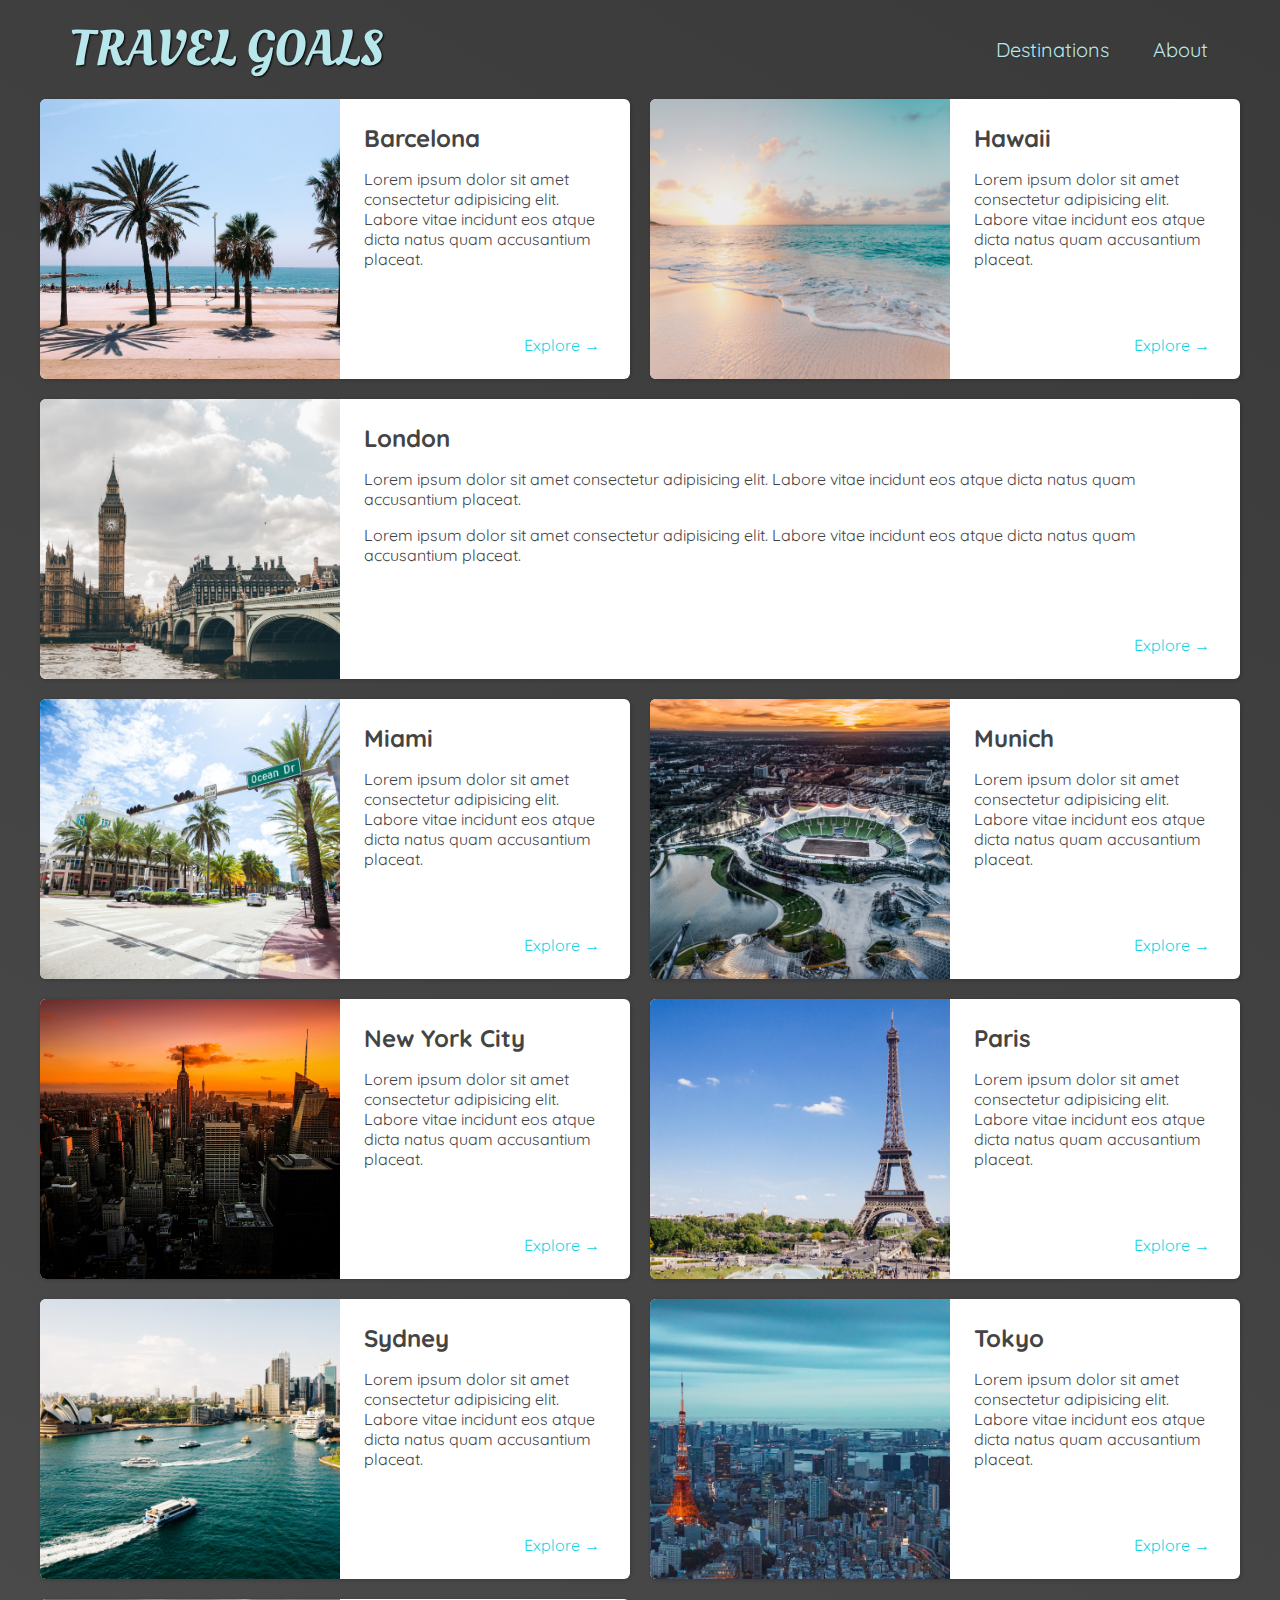
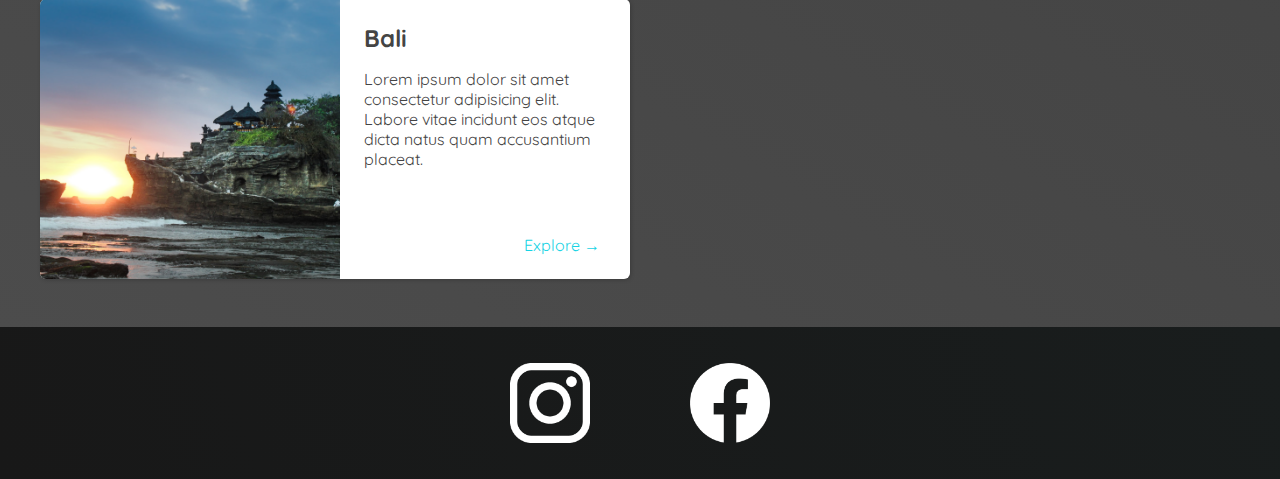
==== places.html @ 8f6e4e57 "Layout: Setup" ====
<!DOCTYPE html>
<html lang="en">
  <head>
    <meta charset="UTF-8" />
    <link
      href="https://fonts.googleapis.com/css2?family=Raleway:wght@700&family=Oleo+Script:wght@700&family=Quicksand:wght@300;500&display=swap"
      rel="stylesheet"
    />
    <link rel="stylesheet" href="shared.css" />
    <link rel="stylesheet" href="places.css" />
    <title>Travel Goals</title>
  </head>
  <body>
    <header>
      <div id="page-logo">
        <a href="/index.html">Travel Goals</a>
      </div>
      <nav>
        <ul>
          <li><a href="/places.html">Destinations</a></li>
          <li><a href="">About</a></li>
        </ul>
      </nav>
    </header>
    <main>
      <ul>
        <li>
          <img src="images/places/barcelona.jpg" alt="City of Barcelona" />
          <div class="item-content">
            <div>
              <h2>Barcelona</h2>
              <p>
                Lorem ipsum dolor sit amet consectetur adipisicing elit. Labore
                vitae incidunt eos atque dicta natus quam accusantium placeat.
              </p>
            </div>
            <div class="actions">
              <a href="https://en.wikipedia.org/wiki/Barcelona">Explore &#x2192</a>
            </div>
          </div>
        </li>
        <li>
          <img src="images/places/hawaii.jpg" alt="Hawaii beach" />
          <div class="item-content">
            <div>
              <h2>Hawaii</h2>
              <p>
                Lorem ipsum dolor sit amet consectetur adipisicing elit. Labore
                vitae incidunt eos atque dicta natus quam accusantium placeat.
              </p>
            </div>
            <div class="actions">
              <a href="https://en.wikipedia.org/wiki/Hawaii">Explore &#x2192</a>
            </div>
          </div>
        </li>
        <li>
          <img src="images/places/london.jpg" alt="London city" />
          <div class="item-content">
            <div>
              <h2>London</h2>
              <p>
                Lorem ipsum dolor sit amet consectetur adipisicing elit. Labore
                vitae incidunt eos atque dicta natus quam accusantium placeat.
              </p>
              <p>
                Lorem ipsum dolor sit amet consectetur adipisicing elit. Labore
                vitae incidunt eos atque dicta natus quam accusantium placeat.
              </p>
            </div>
            <div class="actions">
              <a href="https://en.wikipedia.org/wiki/London">Explore &#x2192</a>
            </div>
          </div>
        </li>
        <li>
          <img src="images/places/miami.jpg" alt="Miami streets" />
          <div class="item-content">
            <div>
              <h2>Miami</h2>
              <p>
                Lorem ipsum dolor sit amet consectetur adipisicing elit. Labore
                vitae incidunt eos atque dicta natus quam accusantium placeat.
              </p>
            </div>
            <div class="actions">
              <a href="https://en.wikipedia.org/wiki/Miami">Explore &#x2192</a>
            </div>
          </div>
        </li>
        <li>
          <img src="images/places/munich.jpg" alt="Munich football stadium" />
          <div class="item-content">
            <div>
              <h2>Munich</h2>
              <p>
                Lorem ipsum dolor sit amet consectetur adipisicing elit. Labore
                vitae incidunt eos atque dicta natus quam accusantium placeat.
              </p>
            </div>
            <div class="actions">
              <a href="https://en.wikipedia.org/wiki/Munich">Explore &#x2192</a>
            </div>
          </div>
        </li>
        <li>
          <img src="images/places/new-york-city.jpg" alt="New York City skyline" />
          <div class="item-content">
            <div>
              <h2>New York City</h2>
              <p>
                Lorem ipsum dolor sit amet consectetur adipisicing elit. Labore
                vitae incidunt eos atque dicta natus quam accusantium placeat.
              </p>
            </div>
            <div class="actions">
              <a href="https://en.wikipedia.org/wiki/New_York_City"
                >Explore &#x2192</a
              >
            </div>
          </div>
        </li>
        <li>
          <img src="images/places/paris.jpg" alt="Paris city" />
          <div class="item-content">
            <div>
              <h2>Paris</h2>
              <p>
                Lorem ipsum dolor sit amet consectetur adipisicing elit. Labore
                vitae incidunt eos atque dicta natus quam accusantium placeat.
              </p>
            </div>
            <div class="actions">
              <a href="https://en.wikipedia.org/wiki/Paris">Explore &#x2192</a>
            </div>
          </div>
        </li>
        <li>
          <img src="images/places/sydney.jpg" alt="Sydney beach" />
          <div class="item-content">
            <div>
              <h2>Sydney</h2>
              <p>
                Lorem ipsum dolor sit amet consectetur adipisicing elit. Labore
                vitae incidunt eos atque dicta natus quam accusantium placeat.
              </p>
            </div>
            <div class="actions">
              <a href="https://en.wikipedia.org/wiki/Sydney">Explore &#x2192</a>
            </div>
          </div>
        </li>
        <li>
          <img src="images/places/tokyo.jpg" alt="Tokyo skyline" />
          <div class="item-content">
            <div>
              <h2>Tokyo</h2>
              <p>
                Lorem ipsum dolor sit amet consectetur adipisicing elit. Labore
                vitae incidunt eos atque dicta natus quam accusantium placeat.
              </p>
            </div>
            <div class="actions">
              <a href="https://en.wikipedia.org/wiki/Tokyo">Explore &#x2192</a>
            </div>
          </div>
        </li>
        <li>
          <img src="images/places/bali.jpg" alt="Bali beach" />
          <div class="item-content">
            <div>
              <h2>Bali</h2>
              <p>
                Lorem ipsum dolor sit amet consectetur adipisicing elit. Labore
                vitae incidunt eos atque dicta natus quam accusantium placeat.
              </p>
            </div>
            <div class="actions">
              <a href="https://en.wikipedia.org/wiki/Bali">Explore &#x2192</a>
            </div>
          </div>
        </li>
      </ul>
    </main>
    <footer>
      <ul>
        <li>
          <a href="https://www.instagram.com">
            <img src="images/icons/insta.png" alt="Instagram logo"
          /></a>
        </li>
        <li>
          <a href="https://www.facebook.com">
            <img src="images/icons/facebook.png" alt="Facebook logo"
          /></a>
        </li>
      </ul>
    </footer>
  </body>
</html>
---- shared.css ----
body {
  font-family: "Quicksand", sans-serif;
  margin: 0;
}

ul {
  list-style: none;
  margin: 0;
  padding: 0;
}

header {
  display: flex;
  justify-content: space-between;
  align-items: center;
  padding: 15px 60px;
  position: absolute;
  width: 100%;
  top: 0;
  left: 0;
  box-sizing: border-box;
}

#page-logo a {
  padding: 10px;
  font-family: "Oleo Script", sans-serif;
  color: rgb(245, 243, 160);
  font-size: 50px;
  text-decoration: none;
  text-transform: uppercase;
  text-shadow: 1px 1px 2px rgb(0, 0, 0);
}

header ul {
  display: flex;
}

header li {
  margin-left: 20px;
}

header a {
  color: rgb(255, 251, 0);
  text-decoration: none;
  font-size: 20px;
  padding: 12px;
  text-shadow: 1px 1px 2px rgba(0, 0, 0, 0.2);
  border-radius: 6px;
}

header nav a:hover {
  color: rgb(77, 77, 77);
  background-color: rgb(255, 251, 0);
}

footer {
  background: linear-gradient(70deg, rgb(24, 24,24), rgb(25, 29, 29));
  padding: 36px 0;
}

footer ul {
  display: flex;
  justify-content: center;
  /* padding: 40px; */
}

footer li {
  width: 80px;
  height: 80px;
  margin: 0 50px;
}

footer img {
  width: 100%;
  height: 100%;
}
---- places.css ----
body {
  background: linear-gradient(30deg, rgb(77, 77, 77), rgb(58, 58, 58));
  color: rgb(68, 68, 68);
}

#page-logo a {
  color: rgb(183, 230, 235);
}

header {
  position: static;
}

header a {
  color: rgb(183, 230, 235);
}

header nav a:hover {
  background-color: rgb(183, 230, 235);
  color: rgb(59, 59, 59);
}

main ul {
  width: 1200px;
  margin: 0 auto 48px auto;
  display: grid;
  grid-template-columns: 1fr 1fr;
  gap: 20px 20px;
}

li:nth-of-type(3) {
  grid-column: 1 / span 2;
}

main li {
  display: flex;
  background-color: white;
  box-shadow: 1px 1px 4px rgba(0, 0, 0, 0.2);
  border-radius: 6px;
  overflow: hidden;
}

main li img {
  width: 300px;
  height: 280px;
  object-fit: cover;
}

.item-content {
  padding: 24px;
  display: flex;
  flex-direction: column;
  justify-content: space-between;
}

.item-content h2 {
  margin: 0;
}

.actions {
  text-align: right;
}

.actions a {
  text-decoration: none;
  padding: 6px;
  color: rgb(22, 211, 228);
  border-radius: 5px;
}

.actions a:hover {
  background-color: rgb(235, 253, 255);
}
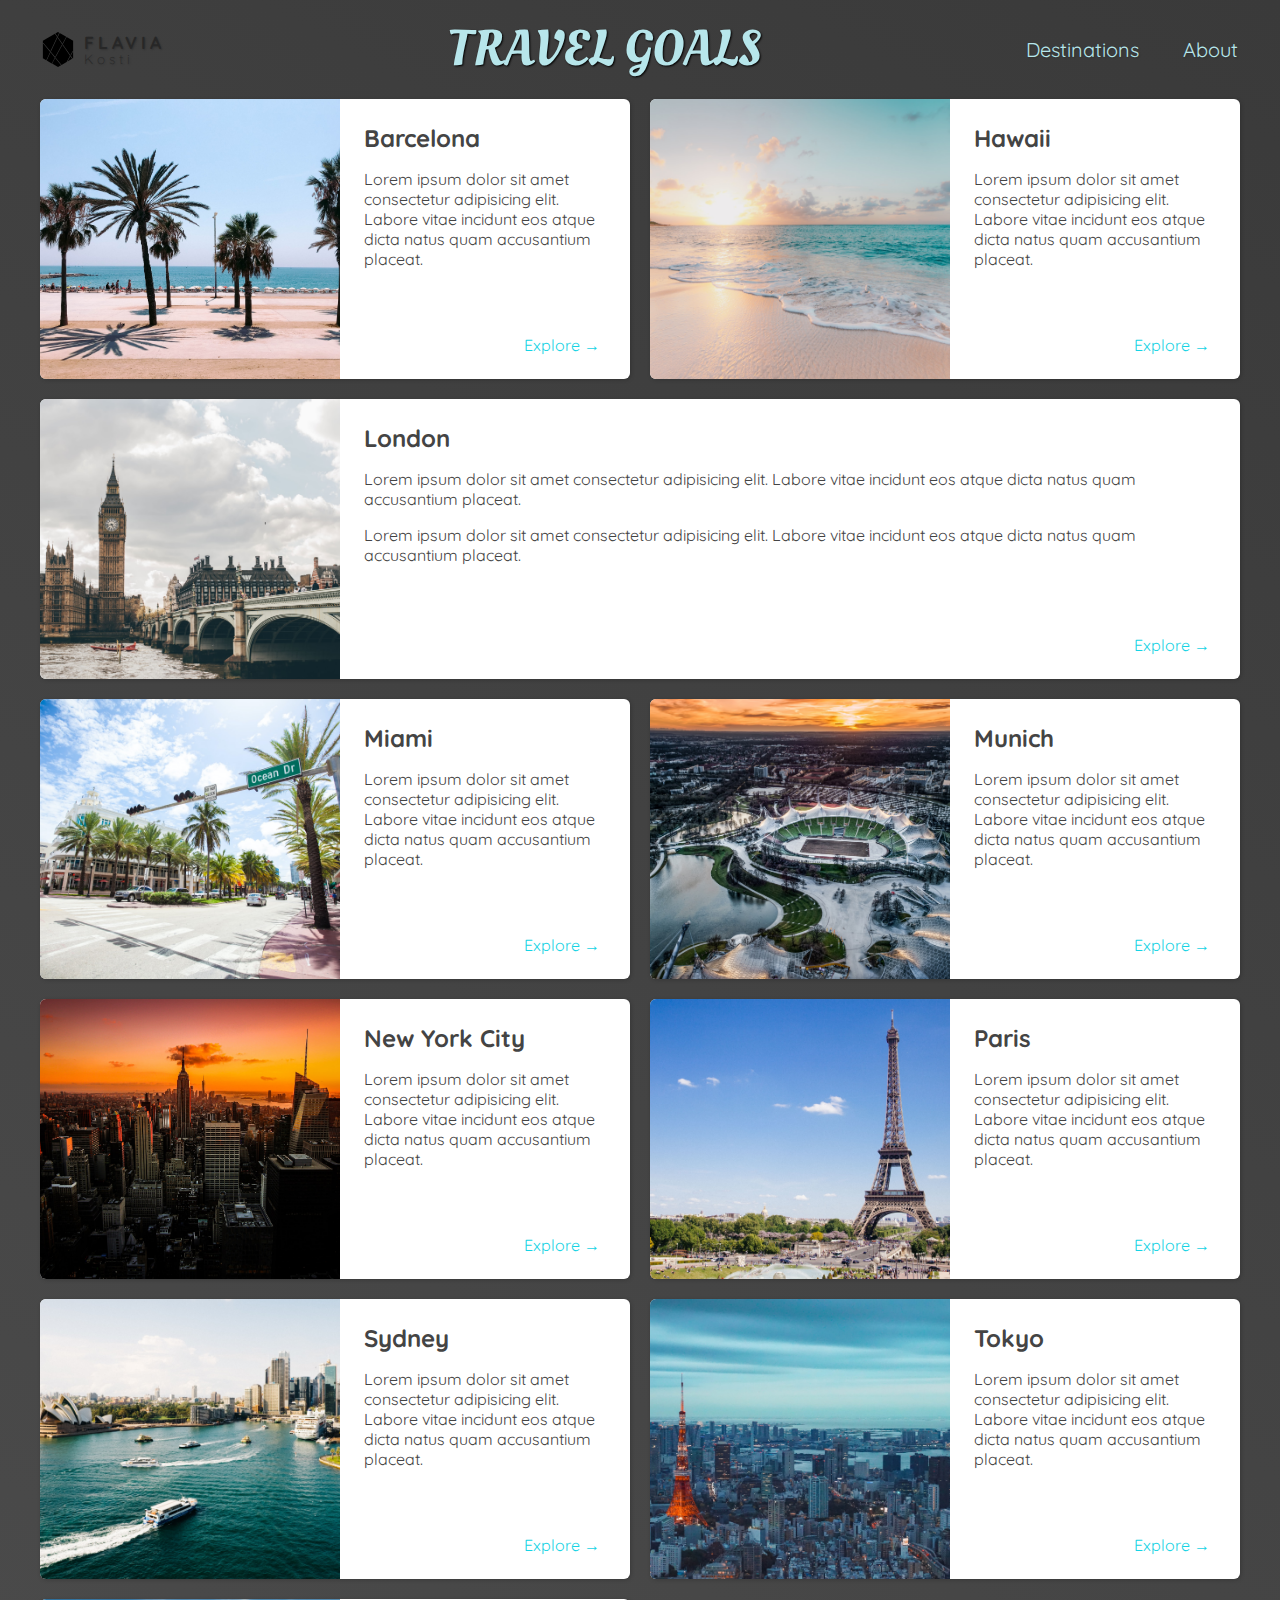
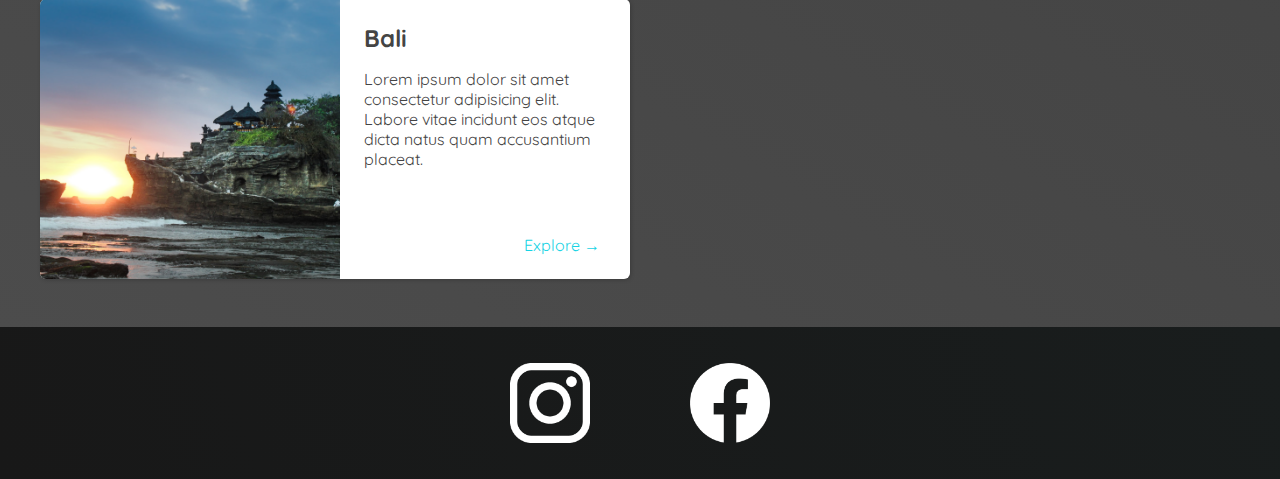
==== commit f25eba56: "Layout: Logo" ====
--- a/places.html
+++ b/places.html
@@ -1,200 +1,205 @@
 <!DOCTYPE html>
 <html lang="en">
-  <head>
-    <meta charset="UTF-8" />
-    <link
-      href="https://fonts.googleapis.com/css2?family=Raleway:wght@700&family=Oleo+Script:wght@700&family=Quicksand:wght@300;500&display=swap"
-      rel="stylesheet"
-    />
-    <link rel="stylesheet" href="shared.css" />
-    <link rel="stylesheet" href="places.css" />
-    <title>Travel Goals</title>
-  </head>
-  <body>
-    <header>
-      <div id="page-logo">
-        <a href="/index.html">Travel Goals</a>
+
+<head>
+  <meta charset="UTF-8" />
+  <link
+    href="https://fonts.googleapis.com/css2?family=Raleway:wght@700&family=Oleo+Script:wght@700&family=Quicksand:wght@300;500&display=swap"
+    rel="stylesheet" />
+  <link rel="stylesheet" href="shared.css" />
+  <link rel="stylesheet" href="places.css" />
+  <title>Travel Goals</title>
+</head>
+
+<body>
+  <header>
+    <a class="logo" href="https://all-projects-portfolio.web.app/" target="_blank">
+      <img class="logo-img" src="./images/logo.svg" />
+      <div class="logo-txt">
+        <h1>FLAVIA</h1>
+        <span>Kosti</span>
       </div>
-      <nav>
-        <ul>
-          <li><a href="/places.html">Destinations</a></li>
-          <li><a href="">About</a></li>
-        </ul>
-      </nav>
-    </header>
-    <main>
+    </a>
+    <div id="page-logo">
+      <a href="/index.html">Travel Goals</a>
+    </div>
+    <nav>
       <ul>
-        <li>
-          <img src="images/places/barcelona.jpg" alt="City of Barcelona" />
-          <div class="item-content">
-            <div>
-              <h2>Barcelona</h2>
-              <p>
-                Lorem ipsum dolor sit amet consectetur adipisicing elit. Labore
-                vitae incidunt eos atque dicta natus quam accusantium placeat.
-              </p>
-            </div>
-            <div class="actions">
-              <a href="https://en.wikipedia.org/wiki/Barcelona">Explore &#x2192</a>
-            </div>
-          </div>
-        </li>
-        <li>
-          <img src="images/places/hawaii.jpg" alt="Hawaii beach" />
-          <div class="item-content">
-            <div>
-              <h2>Hawaii</h2>
-              <p>
-                Lorem ipsum dolor sit amet consectetur adipisicing elit. Labore
-                vitae incidunt eos atque dicta natus quam accusantium placeat.
-              </p>
-            </div>
-            <div class="actions">
-              <a href="https://en.wikipedia.org/wiki/Hawaii">Explore &#x2192</a>
-            </div>
-          </div>
-        </li>
-        <li>
-          <img src="images/places/london.jpg" alt="London city" />
-          <div class="item-content">
-            <div>
-              <h2>London</h2>
-              <p>
-                Lorem ipsum dolor sit amet consectetur adipisicing elit. Labore
-                vitae incidunt eos atque dicta natus quam accusantium placeat.
-              </p>
-              <p>
-                Lorem ipsum dolor sit amet consectetur adipisicing elit. Labore
-                vitae incidunt eos atque dicta natus quam accusantium placeat.
-              </p>
-            </div>
-            <div class="actions">
-              <a href="https://en.wikipedia.org/wiki/London">Explore &#x2192</a>
-            </div>
-          </div>
-        </li>
-        <li>
-          <img src="images/places/miami.jpg" alt="Miami streets" />
-          <div class="item-content">
-            <div>
-              <h2>Miami</h2>
-              <p>
-                Lorem ipsum dolor sit amet consectetur adipisicing elit. Labore
-                vitae incidunt eos atque dicta natus quam accusantium placeat.
-              </p>
-            </div>
-            <div class="actions">
-              <a href="https://en.wikipedia.org/wiki/Miami">Explore &#x2192</a>
-            </div>
-          </div>
-        </li>
-        <li>
-          <img src="images/places/munich.jpg" alt="Munich football stadium" />
-          <div class="item-content">
-            <div>
-              <h2>Munich</h2>
-              <p>
-                Lorem ipsum dolor sit amet consectetur adipisicing elit. Labore
-                vitae incidunt eos atque dicta natus quam accusantium placeat.
-              </p>
-            </div>
-            <div class="actions">
-              <a href="https://en.wikipedia.org/wiki/Munich">Explore &#x2192</a>
-            </div>
-          </div>
-        </li>
-        <li>
-          <img src="images/places/new-york-city.jpg" alt="New York City skyline" />
-          <div class="item-content">
-            <div>
-              <h2>New York City</h2>
-              <p>
-                Lorem ipsum dolor sit amet consectetur adipisicing elit. Labore
-                vitae incidunt eos atque dicta natus quam accusantium placeat.
-              </p>
-            </div>
-            <div class="actions">
-              <a href="https://en.wikipedia.org/wiki/New_York_City"
-                >Explore &#x2192</a
-              >
-            </div>
-          </div>
-        </li>
-        <li>
-          <img src="images/places/paris.jpg" alt="Paris city" />
-          <div class="item-content">
-            <div>
-              <h2>Paris</h2>
-              <p>
-                Lorem ipsum dolor sit amet consectetur adipisicing elit. Labore
-                vitae incidunt eos atque dicta natus quam accusantium placeat.
-              </p>
-            </div>
-            <div class="actions">
-              <a href="https://en.wikipedia.org/wiki/Paris">Explore &#x2192</a>
-            </div>
-          </div>
-        </li>
-        <li>
-          <img src="images/places/sydney.jpg" alt="Sydney beach" />
-          <div class="item-content">
-            <div>
-              <h2>Sydney</h2>
-              <p>
-                Lorem ipsum dolor sit amet consectetur adipisicing elit. Labore
-                vitae incidunt eos atque dicta natus quam accusantium placeat.
-              </p>
-            </div>
-            <div class="actions">
-              <a href="https://en.wikipedia.org/wiki/Sydney">Explore &#x2192</a>
-            </div>
-          </div>
-        </li>
-        <li>
-          <img src="images/places/tokyo.jpg" alt="Tokyo skyline" />
-          <div class="item-content">
-            <div>
-              <h2>Tokyo</h2>
-              <p>
-                Lorem ipsum dolor sit amet consectetur adipisicing elit. Labore
-                vitae incidunt eos atque dicta natus quam accusantium placeat.
-              </p>
-            </div>
-            <div class="actions">
-              <a href="https://en.wikipedia.org/wiki/Tokyo">Explore &#x2192</a>
-            </div>
-          </div>
-        </li>
-        <li>
-          <img src="images/places/bali.jpg" alt="Bali beach" />
-          <div class="item-content">
-            <div>
-              <h2>Bali</h2>
-              <p>
-                Lorem ipsum dolor sit amet consectetur adipisicing elit. Labore
-                vitae incidunt eos atque dicta natus quam accusantium placeat.
-              </p>
-            </div>
-            <div class="actions">
-              <a href="https://en.wikipedia.org/wiki/Bali">Explore &#x2192</a>
-            </div>
-          </div>
-        </li>
+        <li><a href="/places.html">Destinations</a></li>
+        <li><a href="">About</a></li>
       </ul>
-    </main>
-    <footer>
-      <ul>
-        <li>
-          <a href="https://www.instagram.com">
-            <img src="images/icons/insta.png" alt="Instagram logo"
-          /></a>
-        </li>
-        <li>
-          <a href="https://www.facebook.com">
-            <img src="images/icons/facebook.png" alt="Facebook logo"
-          /></a>
-        </li>
-      </ul>
-    </footer>
-  </body>
-</html>
+    </nav>
+  </header>
+  <main>
+    <ul>
+      <li>
+        <img src="images/places/barcelona.jpg" alt="City of Barcelona" />
+        <div class="item-content">
+          <div>
+            <h2>Barcelona</h2>
+            <p>
+              Lorem ipsum dolor sit amet consectetur adipisicing elit. Labore
+              vitae incidunt eos atque dicta natus quam accusantium placeat.
+            </p>
+          </div>
+          <div class="actions">
+            <a href="https://en.wikipedia.org/wiki/Barcelona">Explore &#x2192</a>
+          </div>
+        </div>
+      </li>
+      <li>
+        <img src="images/places/hawaii.jpg" alt="Hawaii beach" />
+        <div class="item-content">
+          <div>
+            <h2>Hawaii</h2>
+            <p>
+              Lorem ipsum dolor sit amet consectetur adipisicing elit. Labore
+              vitae incidunt eos atque dicta natus quam accusantium placeat.
+            </p>
+          </div>
+          <div class="actions">
+            <a href="https://en.wikipedia.org/wiki/Hawaii">Explore &#x2192</a>
+          </div>
+        </div>
+      </li>
+      <li>
+        <img src="images/places/london.jpg" alt="London city" />
+        <div class="item-content">
+          <div>
+            <h2>London</h2>
+            <p>
+              Lorem ipsum dolor sit amet consectetur adipisicing elit. Labore
+              vitae incidunt eos atque dicta natus quam accusantium placeat.
+            </p>
+            <p>
+              Lorem ipsum dolor sit amet consectetur adipisicing elit. Labore
+              vitae incidunt eos atque dicta natus quam accusantium placeat.
+            </p>
+          </div>
+          <div class="actions">
+            <a href="https://en.wikipedia.org/wiki/London">Explore &#x2192</a>
+          </div>
+        </div>
+      </li>
+      <li>
+        <img src="images/places/miami.jpg" alt="Miami streets" />
+        <div class="item-content">
+          <div>
+            <h2>Miami</h2>
+            <p>
+              Lorem ipsum dolor sit amet consectetur adipisicing elit. Labore
+              vitae incidunt eos atque dicta natus quam accusantium placeat.
+            </p>
+          </div>
+          <div class="actions">
+            <a href="https://en.wikipedia.org/wiki/Miami">Explore &#x2192</a>
+          </div>
+        </div>
+      </li>
+      <li>
+        <img src="images/places/munich.jpg" alt="Munich football stadium" />
+        <div class="item-content">
+          <div>
+            <h2>Munich</h2>
+            <p>
+              Lorem ipsum dolor sit amet consectetur adipisicing elit. Labore
+              vitae incidunt eos atque dicta natus quam accusantium placeat.
+            </p>
+          </div>
+          <div class="actions">
+            <a href="https://en.wikipedia.org/wiki/Munich">Explore &#x2192</a>
+          </div>
+        </div>
+      </li>
+      <li>
+        <img src="images/places/new-york-city.jpg" alt="New York City skyline" />
+        <div class="item-content">
+          <div>
+            <h2>New York City</h2>
+            <p>
+              Lorem ipsum dolor sit amet consectetur adipisicing elit. Labore
+              vitae incidunt eos atque dicta natus quam accusantium placeat.
+            </p>
+          </div>
+          <div class="actions">
+            <a href="https://en.wikipedia.org/wiki/New_York_City">Explore &#x2192</a>
+          </div>
+        </div>
+      </li>
+      <li>
+        <img src="images/places/paris.jpg" alt="Paris city" />
+        <div class="item-content">
+          <div>
+            <h2>Paris</h2>
+            <p>
+              Lorem ipsum dolor sit amet consectetur adipisicing elit. Labore
+              vitae incidunt eos atque dicta natus quam accusantium placeat.
+            </p>
+          </div>
+          <div class="actions">
+            <a href="https://en.wikipedia.org/wiki/Paris">Explore &#x2192</a>
+          </div>
+        </div>
+      </li>
+      <li>
+        <img src="images/places/sydney.jpg" alt="Sydney beach" />
+        <div class="item-content">
+          <div>
+            <h2>Sydney</h2>
+            <p>
+              Lorem ipsum dolor sit amet consectetur adipisicing elit. Labore
+              vitae incidunt eos atque dicta natus quam accusantium placeat.
+            </p>
+          </div>
+          <div class="actions">
+            <a href="https://en.wikipedia.org/wiki/Sydney">Explore &#x2192</a>
+          </div>
+        </div>
+      </li>
+      <li>
+        <img src="images/places/tokyo.jpg" alt="Tokyo skyline" />
+        <div class="item-content">
+          <div>
+            <h2>Tokyo</h2>
+            <p>
+              Lorem ipsum dolor sit amet consectetur adipisicing elit. Labore
+              vitae incidunt eos atque dicta natus quam accusantium placeat.
+            </p>
+          </div>
+          <div class="actions">
+            <a href="https://en.wikipedia.org/wiki/Tokyo">Explore &#x2192</a>
+          </div>
+        </div>
+      </li>
+      <li>
+        <img src="images/places/bali.jpg" alt="Bali beach" />
+        <div class="item-content">
+          <div>
+            <h2>Bali</h2>
+            <p>
+              Lorem ipsum dolor sit amet consectetur adipisicing elit. Labore
+              vitae incidunt eos atque dicta natus quam accusantium placeat.
+            </p>
+          </div>
+          <div class="actions">
+            <a href="https://en.wikipedia.org/wiki/Bali">Explore &#x2192</a>
+          </div>
+        </div>
+      </li>
+    </ul>
+  </main>
+  <footer>
+    <ul>
+      <li>
+        <a href="https://www.instagram.com">
+          <img src="images/icons/insta.png" alt="Instagram logo" /></a>
+      </li>
+      <li>
+        <a href="https://www.facebook.com">
+          <img src="images/icons/facebook.png" alt="Facebook logo" /></a>
+      </li>
+    </ul>
+  </footer>
+</body>
+
+</html>--- a/shared.css
+++ b/shared.css
@@ -13,7 +13,7 @@
   display: flex;
   justify-content: space-between;
   align-items: center;
-  padding: 15px 60px;
+  padding: 15px 30px;
   position: absolute;
   width: 100%;
   top: 0;
@@ -54,7 +54,7 @@
 }
 
 footer {
-  background: linear-gradient(70deg, rgb(24, 24,24), rgb(25, 29, 29));
+  background: linear-gradient(70deg, rgb(24, 24, 24), rgb(25, 29, 29));
   padding: 36px 0;
 }
 
@@ -73,4 +73,70 @@
 footer img {
   width: 100%;
   height: 100%;
-}+}
+
+.logo:hover {
+  text-decoration: none;
+}
+
+.logo {
+  text-decoration: none;
+  width: 10rem;
+  display: flex;
+  text-decoration: none;
+}
+
+.logo > img {
+  height: 35px;
+}
+
+.logo-txt {
+  padding-left: 7px;
+  display: flex;
+  flex-direction: column;
+  color: #272727;
+  align-items: flex-start;
+}
+
+.logo-img {
+  width: 2rem;
+  margin-right: 3px;
+}
+
+.logo-txt h1,
+.logo-txt span {
+  margin: 0;
+  padding: 0;
+  line-height: 1;
+  letter-spacing: 4px;
+}
+
+.logo-txt h1 {
+  font-weight: bolder;
+  font-size: 1.1rem;
+  margin-top: 2px;
+  color: #272727;
+}
+
+.logo-txt span {
+  font-weight: lighter;
+  font-size: 0.85rem;
+}
+::-webkit-scrollbar {
+  height: 9px;
+  width: 9px;
+}
+
+::-webkit-scrollbar-thumb {
+  background: #bdbdbd;
+  width: 9px;
+}
+
+::-webkit-scrollbar-track {
+  background: transparent;
+  width: 9px;
+}
+
+::-webkit-scrollbar-corner {
+  background: transparent;
+}
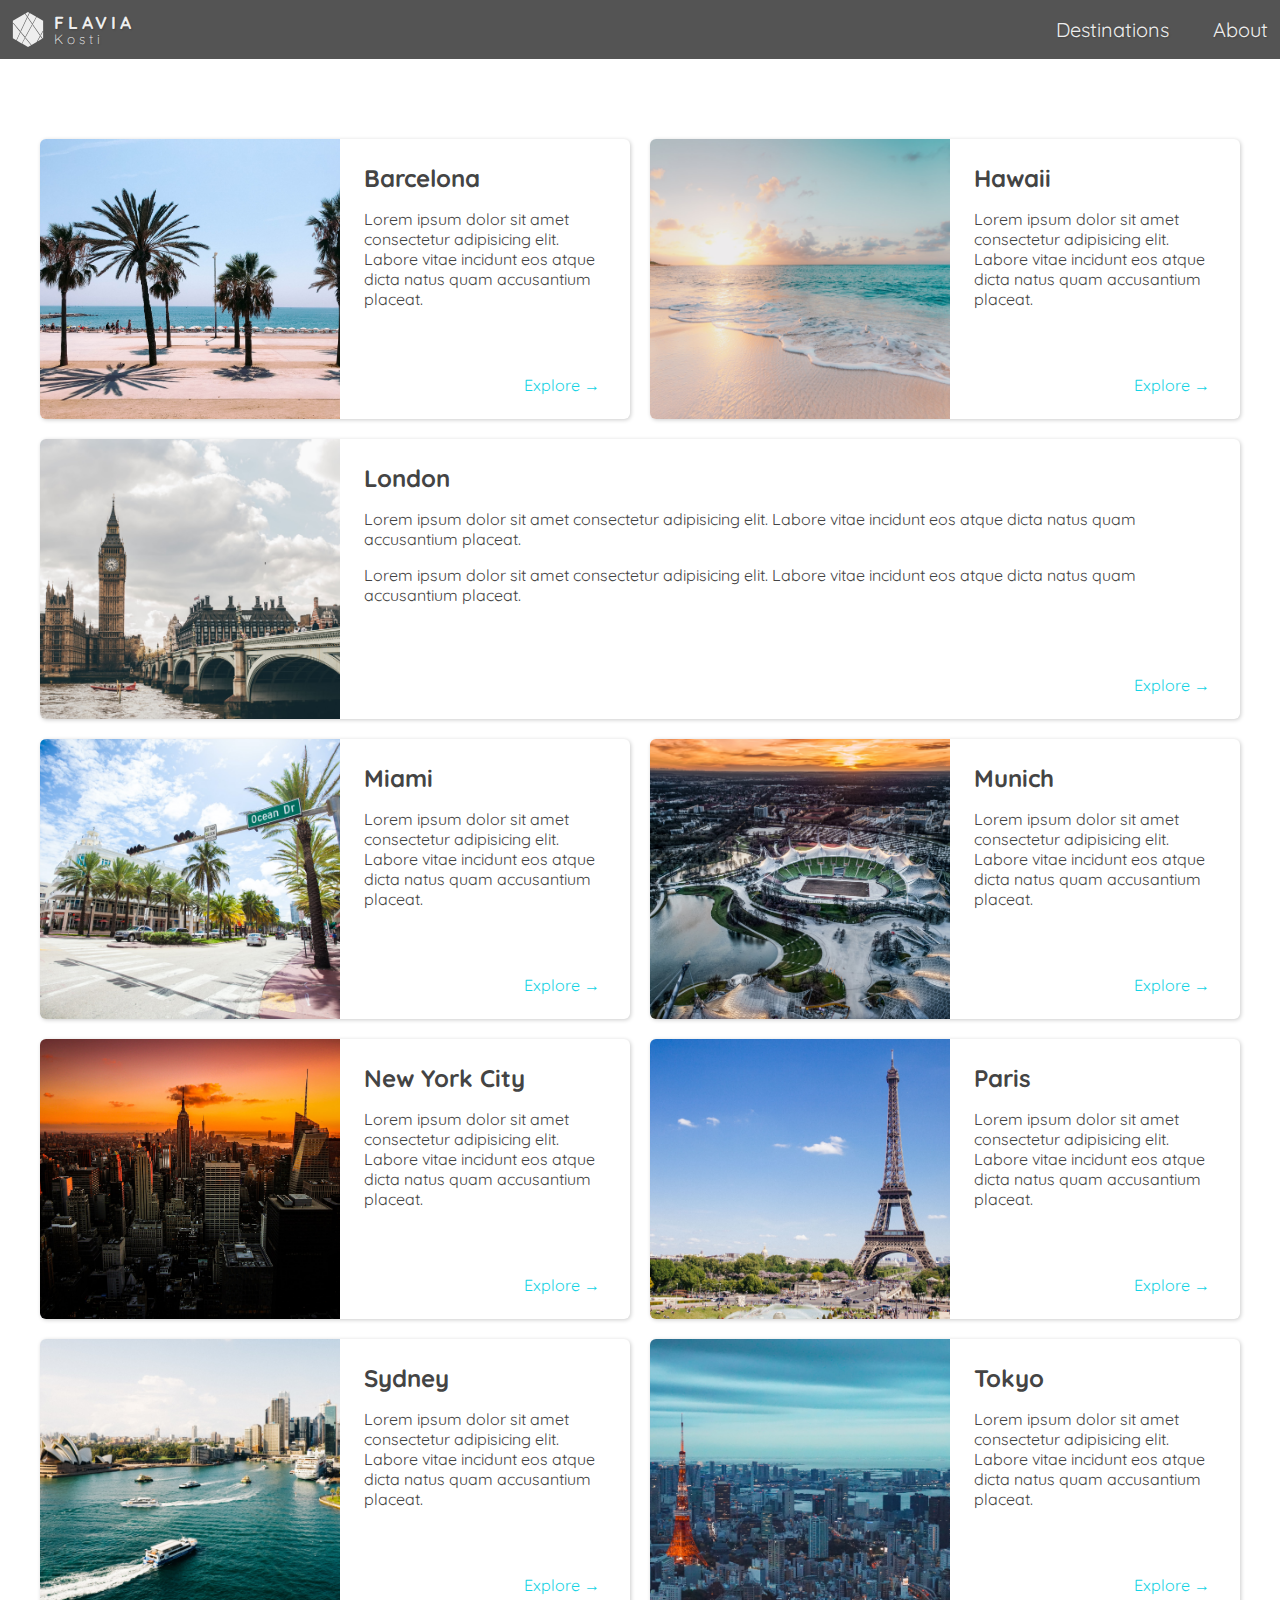
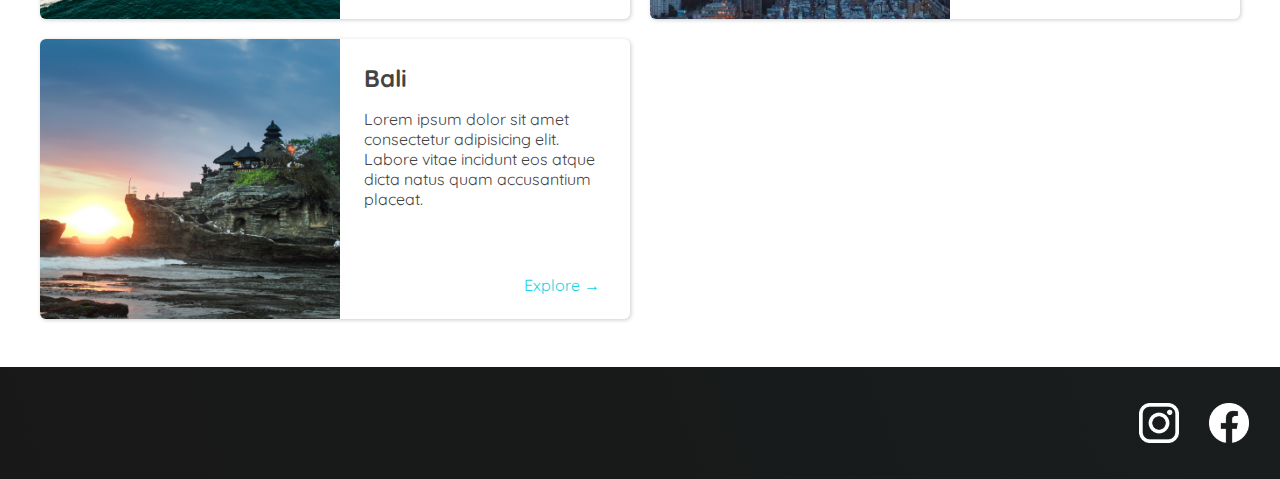
==== commit f3530af4: "Layout: Redesign P3" ====
--- a/places.html
+++ b/places.html
@@ -20,13 +20,10 @@
         <span>Kosti</span>
       </div>
     </a>
-    <div id="page-logo">
-      <a href="/index.html">Travel Goals</a>
-    </div>
     <nav>
       <ul>
         <li><a href="/places.html">Destinations</a></li>
-        <li><a href="">About</a></li>
+        <li><a href="/index.html">About</a></li>
       </ul>
     </nav>
   </header>
--- a/shared.css
+++ b/shared.css
@@ -21,16 +21,6 @@
   box-sizing: border-box;
 }
 
-#page-logo a {
-  padding: 10px;
-  font-family: "Oleo Script", sans-serif;
-  color: rgb(245, 243, 160);
-  font-size: 50px;
-  text-decoration: none;
-  text-transform: uppercase;
-  text-shadow: 1px 1px 2px rgb(0, 0, 0);
-}
-
 header ul {
   display: flex;
 }
@@ -40,7 +30,7 @@
 }
 
 header a {
-  color: rgb(255, 251, 0);
+  color: #eee;
   text-decoration: none;
   font-size: 20px;
   padding: 12px;
@@ -48,9 +38,13 @@
   border-radius: 6px;
 }
 
+header nav {
+  z-index: 2;
+}
+
 header nav a:hover {
   color: rgb(77, 77, 77);
-  background-color: rgb(255, 251, 0);
+  background-color: #eee;
 }
 
 footer {
@@ -60,14 +54,14 @@
 
 footer ul {
   display: flex;
-  justify-content: center;
-  /* padding: 40px; */
+  justify-content: flex-end;
+  padding-right: 1rem;
 }
 
 footer li {
-  width: 80px;
-  height: 80px;
-  margin: 0 50px;
+  width: 40px;
+  height: 40px;
+  margin: 0 15px;
 }
 
 footer img {
@@ -84,6 +78,7 @@
   width: 10rem;
   display: flex;
   text-decoration: none;
+  z-index: 2;
 }
 
 .logo > img {
@@ -94,7 +89,7 @@
   padding-left: 7px;
   display: flex;
   flex-direction: column;
-  color: #272727;
+  color: #eee;
   align-items: flex-start;
 }
 
@@ -115,7 +110,7 @@
   font-weight: bolder;
   font-size: 1.1rem;
   margin-top: 2px;
-  color: #272727;
+  color: #eee;
 }
 
 .logo-txt span {
--- a/places.css
+++ b/places.css
@@ -1,22 +1,20 @@
 body {
-  background: linear-gradient(30deg, rgb(77, 77, 77), rgb(58, 58, 58));
   color: rgb(68, 68, 68);
 }
 
-#page-logo a {
-  color: rgb(183, 230, 235);
-}
-
 header {
+  background: #000000ab;
+  padding: 0;
   position: static;
+  margin-bottom: 5rem;
 }
 
 header a {
-  color: rgb(183, 230, 235);
+  color: #eee;
 }
 
 header nav a:hover {
-  background-color: rgb(183, 230, 235);
+  background-color: #eee;
   color: rgb(59, 59, 59);
 }
 
@@ -70,4 +68,4 @@
 
 .actions a:hover {
   background-color: rgb(235, 253, 255);
-}+}
